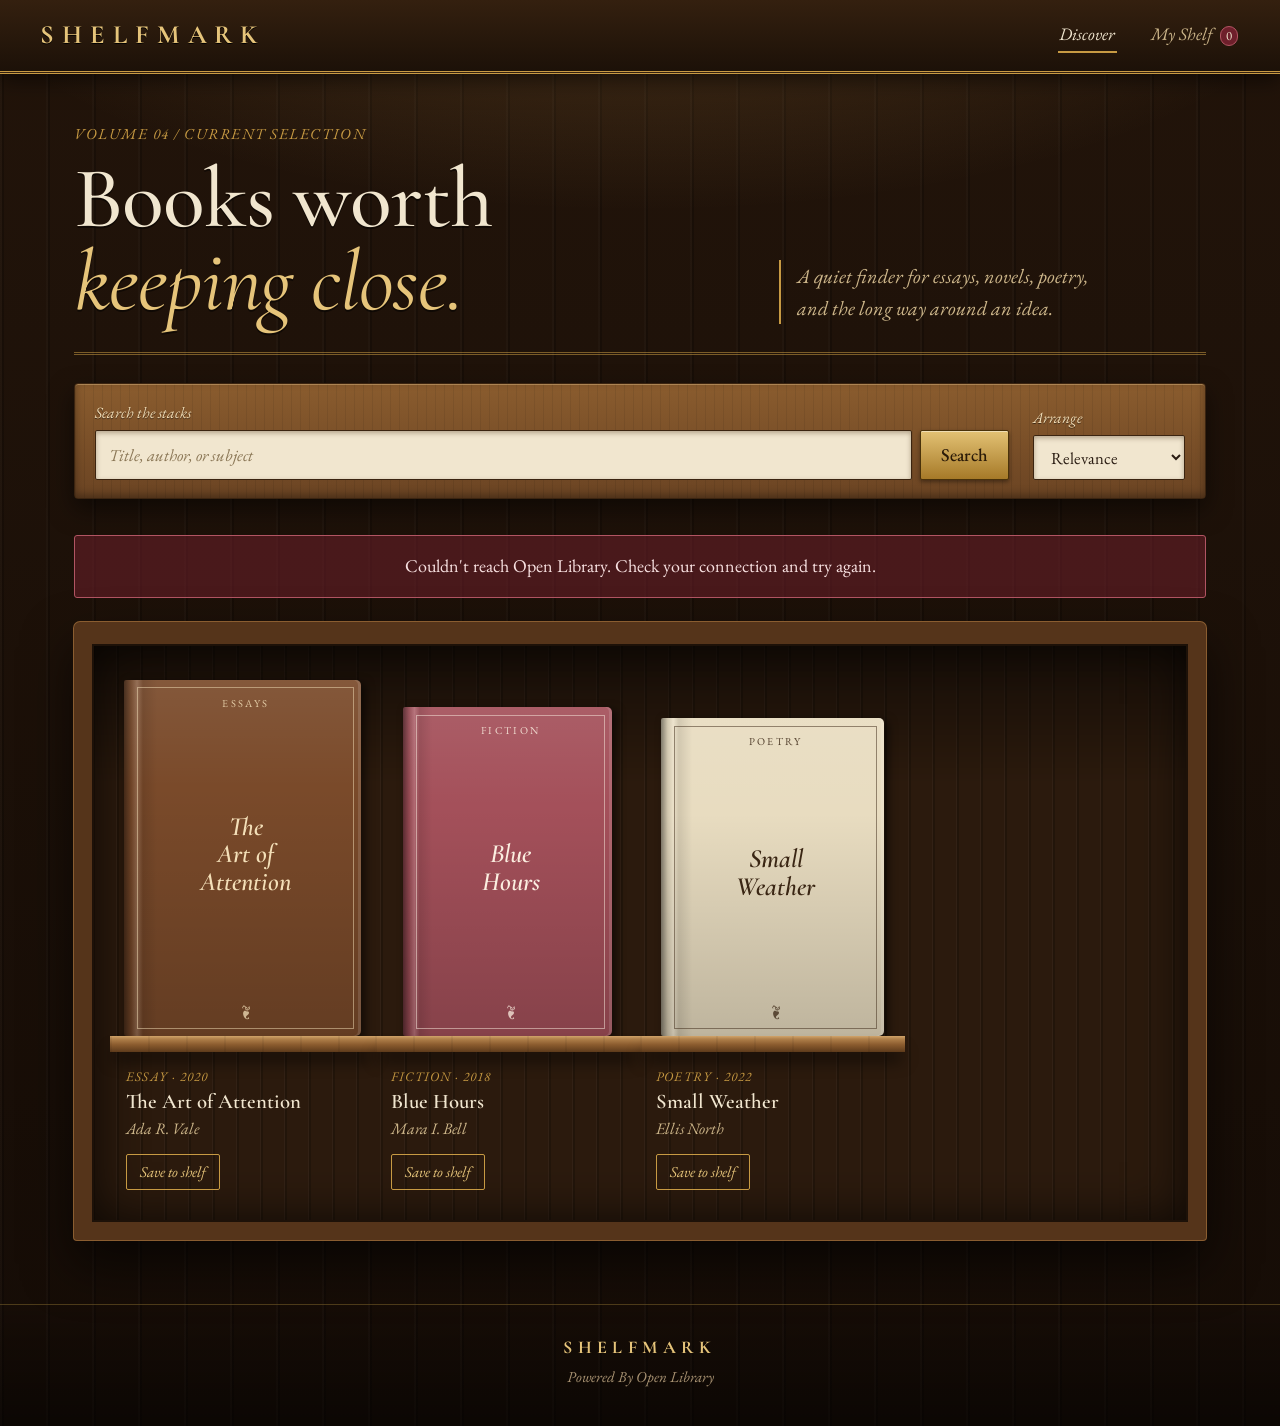
==== index.html @ 972411a8 "Initial commit" ====
<!doctype html>
<html lang="en">
  <head>
    <meta charset="utf-8" />
    <meta name="viewport" content="width=device-width,initial-scale=1" />
    <title>Shelfmark — Independent Bookshop</title>
    <link rel="stylesheet" href="styles.css" />
  </head>
  <body>
    <a class="skip-link" href="#main">Skip to books</a>
    <header class="masthead">
      <a class="logo" href="index.html">SHELFMARK</a>
      <nav aria-label="Primary">
        <a class="active" href="index.html">Discover</a
        ><a href="saved.html">My Shelf <span id="saved-count">0</span></a>
      </nav>
    </header>
    <main id="main">
      <section class="editorial">
        <div>
          <p class="edition">VOLUME 04 / CURRENT SELECTION</p>
          <h1>Books worth<br /><i>keeping close.</i></h1>
        </div>
        <p class="dek">
          A quiet finder for essays, novels, poetry, and the long way around an
          idea.
        </p>
      </section>
      <section class="search-strip">
        <form id="book-search" role="search">
          <label for="book-input">Search the stacks</label>
          <div>
            <input
              id="book-input"
              placeholder="Title, author, or subject"
              autocomplete="off"
            /><button id="search-button" type="submit">Search</button>
          </div>
        </form>
        <div class="sort-control">
          <label for="sort-select">Arrange</label
          ><select id="sort-select">
            <option value="relevance">Relevance</option>
            <option value="title">Title</option>
            <option value="year">Newest</option>
          </select>
        </div>
      </section>
      <div id="loading-state" class="state" hidden>
        Unwrapping the next shelf…
      </div>
      <div id="error-state" class="state error" role="alert" hidden></div>
      <section id="book-grid" class="book-grid" aria-live="polite">
        <article>
          <div class="cover cover-umber">
            <span>ESSAYS</span><b>The<br />Art of<br />Attention</b>
          </div>
          <div class="book-info">
            <p>ESSAY · 2020</p>
            <h2>The Art of Attention</h2>
            <p class="author">Ada R. Vale</p>
            <button type="button" class="save-button">Save to shelf</button>
          </div>
        </article>
        <article>
          <div class="cover cover-rose">
            <span>FICTION</span><b>Blue<br />Hours</b>
          </div>
          <div class="book-info">
            <p>FICTION · 2018</p>
            <h2>Blue Hours</h2>
            <p class="author">Mara I. Bell</p>
            <button type="button" class="save-button">Save to shelf</button>
          </div>
        </article>
        <article>
          <div class="cover cover-cream">
            <span>POETRY</span><b>Small<br />Weather</b>
          </div>
          <div class="book-info">
            <p>POETRY · 2022</p>
            <h2>Small Weather</h2>
            <p class="author">Ellis North</p>
            <button type="button" class="save-button">Save to shelf</button>
          </div>
        </article>
      </section>
    </main>
    <footer>
      <a href="index.html">Shelfmark</a>
      <p>Powered By Open Library</p>
    </footer>
    <script type="module" src="js/shelf.js"></script>
    <script type="module" src="js/saved.js"></script>
    <script type="module" src="js/main.js"></script>
  </body>
</html>
---- styles.css ----
@import url("https://fonts.googleapis.com/css2?family=Cormorant+Garamond:ital,wght@0,500;0,600;0,700;1,400;1,500&family=EB+Garamond:ital,wght@0,400;0,500;1,400&display=swap");

/* =========================================================
   SHELFMARK — one stylesheet for index.html + saved.html
   Concept: a walnut bookcase in an old reading room.
   Books stand on real oak planks; each book has its own
   width, height and cloth colour; labels hang under the shelf.
   ========================================================= */

:root {
  --serif-display:
    "Cormorant Garamond", "Palatino Linotype", Palatino, Georgia, serif;
  --serif-body:
    "EB Garamond", Garamond, "Palatino Linotype", Georgia, "Times New Roman",
    serif;

  --wall: #150c06;
  --walnut: #2a190d;
  --oak: #6b4423;
  --paper: #f1e6cf;
  --ink: #2a1c12;
  --brass: #c79a43;
  --brass-light: #e6c47a;
  --muted: #cdb68a;
  --burgundy: #6e1f2b;

  --cols: 4;
  --pad: 14px; /* horizontal padding inside each book slot */
  --case: 18px; /* inner side padding of the bookcase */
  --plank: 16px; /* shelf board thickness */
}

*,
*::before,
*::after {
  box-sizing: border-box;
}

[hidden] {
  display: none !important;
}

html {
  background: var(--wall);
  -webkit-text-size-adjust: 100%;
}

body {
  margin: 0;
  min-height: 100vh;
  display: flex;
  flex-direction: column;
  font-family: var(--serif-body);
  font-size: 1.125rem;
  line-height: 1.6;
  color: var(--paper);
  /* lamp glow + panelled wall */
  background:
    radial-gradient(
        ellipse 80% 45% at 50% -8%,
        rgba(255, 190, 100, 0.2),
        transparent 70%
      )
      fixed,
    repeating-linear-gradient(
      90deg,
      rgba(255, 255, 255, 0.018) 0 2px,
      rgba(0, 0, 0, 0.22) 2px 4px,
      transparent 4px 46px
    ),
    linear-gradient(#22140a, var(--wall));
}

a {
  color: var(--brass-light);
}

:focus-visible {
  outline: 2px solid #f6dc9a;
  outline-offset: 3px;
}

/* ---------- Skip link ---------- */
.skip-link {
  position: absolute;
  left: 0.75rem;
  top: -4rem;
  z-index: 50;
  padding: 0.5rem 0.9rem;
  background: var(--paper);
  color: var(--ink);
  border-radius: 2px;
  transition: top 0.15s;
}
.skip-link:focus {
  top: 0.75rem;
}

/* ---------- Masthead: brass rail ---------- */
.masthead {
  position: sticky;
  top: 0;
  z-index: 20;
  display: flex;
  align-items: center;
  justify-content: space-between;
  gap: 1rem;
  padding: 0.9rem clamp(1rem, 4vw, 2.5rem);
  background: linear-gradient(#34200f, #1c1108);
  border-bottom: 3px double var(--brass);
  box-shadow: 0 6px 20px rgba(0, 0, 0, 0.55);
}

.logo {
  font-family: var(--serif-display);
  font-weight: 700;
  font-size: clamp(1.25rem, 3vw, 1.65rem);
  letter-spacing: 0.3em;
  color: var(--brass-light);
  text-decoration: none;
  text-shadow: 0 1px 0 #000;
}

.masthead nav {
  display: flex;
  gap: clamp(0.75rem, 3vw, 2rem);
}

.masthead nav a {
  padding: 0.15rem 0.1rem;
  font-style: italic;
  font-size: 1.1rem;
  color: var(--muted);
  text-decoration: none;
  border-bottom: 2px solid transparent;
  transition:
    color 0.15s,
    border-color 0.15s;
}
.masthead nav a:hover {
  color: var(--paper);
}
.masthead nav a.active {
  color: var(--paper);
  border-bottom-color: var(--brass);
}

#saved-count {
  display: inline-block;
  min-width: 1.45em;
  padding: 0 0.35em;
  margin-left: 0.25em;
  border-radius: 999px;
  background: var(--burgundy);
  border: 1px solid #b25563;
  color: var(--paper);
  font-style: normal;
  font-size: 0.8rem;
  line-height: 1.4;
  text-align: center;
}

/* ---------- Page frame ---------- */
main {
  flex: 1;
  width: 100%;
  max-width: 1180px;
  margin: 0 auto;
  padding: clamp(1.5rem, 4vw, 3rem) clamp(0.75rem, 3vw, 1.5rem) 4rem;
}

/* ---------- Editorial header (Discover) ---------- */
.editorial {
  display: grid;
  grid-template-columns: minmax(0, 1.5fr) minmax(0, 1fr);
  gap: 1.5rem clamp(1.5rem, 5vw, 4rem);
  align-items: end;
  padding-bottom: 1.75rem;
  margin-bottom: 1.75rem;
  border-bottom: 3px double rgba(199, 154, 67, 0.55);
}

.edition {
  margin: 0 0 0.75rem;
  font-style: italic;
  font-size: 0.95rem;
  letter-spacing: 0.1em;
  color: var(--brass);
}

h1 {
  margin: 0;
  font-family: var(--serif-display);
  font-weight: 500;
  font-size: clamp(2.7rem, 8vw, 5.4rem);
  line-height: 0.96;
  letter-spacing: -0.01em;
  color: var(--paper);
  text-shadow: 0 2px 0 rgba(0, 0, 0, 0.5);
}
h1 i {
  font-weight: 400;
  color: var(--brass-light);
}

.dek {
  margin: 0;
  max-width: 34ch;
  padding-left: 1rem;
  border-left: 2px solid var(--brass);
  font-style: italic;
  font-size: 1.25rem;
  color: var(--muted);
}

/* ---------- Search: card-catalogue drawer ---------- */
.search-strip {
  display: flex;
  flex-wrap: wrap;
  gap: 1rem 1.5rem;
  align-items: flex-end;
  margin-bottom: 2.25rem;
  padding: 1rem 1.25rem 1.15rem;
  border-radius: 4px;
  background:
    repeating-linear-gradient(
      90deg,
      rgba(0, 0, 0, 0.07) 0 1px,
      transparent 1px 9px
    ),
    linear-gradient(#8a5c2e, #6b4423);
  border: 1px solid #3b2410;
  box-shadow:
    inset 0 1px 0 rgba(255, 220, 160, 0.35),
    inset 0 -3px 8px rgba(0, 0, 0, 0.35),
    0 10px 24px rgba(0, 0, 0, 0.5);
}

#book-search {
  flex: 1 1 340px;
  min-width: 0;
}

#book-search > div {
  display: flex;
  gap: 0.5rem;
}

.search-strip label {
  display: block;
  margin-bottom: 0.3rem;
  font-style: italic;
  font-size: 0.98rem;
  color: #f3dfb8;
  text-shadow: 0 1px 0 rgba(0, 0, 0, 0.5);
}

.search-strip input,
.search-strip select {
  font: inherit;
  font-size: 1.05rem;
  color: var(--ink);
  background: var(--paper);
  border: 1px solid #3b2410;
  border-radius: 2px;
  padding: 0.6rem 0.8rem;
  box-shadow: inset 0 2px 5px rgba(60, 35, 10, 0.35);
}

.search-strip input {
  flex: 1;
  min-width: 0;
}
.search-strip input::placeholder {
  color: #8a7655;
  font-style: italic;
}

.search-strip button {
  font: inherit;
  font-weight: 500;
  padding: 0.6rem 1.25rem;
  color: #2a1a08;
  background: linear-gradient(#e3c274, #a67a28);
  border: 1px solid #4a3209;
  border-radius: 2px;
  box-shadow:
    inset 0 1px 0 rgba(255, 255, 255, 0.45),
    0 2px 4px rgba(0, 0, 0, 0.4);
  cursor: pointer;
}
.search-strip button:hover {
  background: linear-gradient(#f0d28a, #b88a31);
}
.search-strip button:active {
  transform: translateY(1px);
}

.sort-control select {
  cursor: pointer;
  min-width: 9.5rem;
}

/* ---------- Status messages ---------- */
.state {
  margin: 0 0 1.5rem;
  padding: 1rem 1.25rem;
  text-align: center;
  font-style: italic;
  color: var(--brass-light);
  border: 1px dashed rgba(199, 154, 67, 0.6);
  border-radius: 3px;
  background: rgba(0, 0, 0, 0.25);
}
#loading-state:not([hidden]) {
  animation: breathe 1.6s ease-in-out infinite;
}
.state.error {
  font-style: normal;
  color: #f8e1e1;
  background: rgba(110, 31, 43, 0.55);
  border: 1px solid #b25563;
}
@keyframes breathe {
  50% {
    opacity: 0.55;
  }
}

/* ---------- Saved page heading ---------- */
.shelf-head {
  padding: 0 0 1.75rem;
  margin-bottom: 1.75rem;
  border-bottom: 3px double rgba(199, 154, 67, 0.55);
}

/* =========================================================
   THE BOOKCASE
   .book-grid (Discover) and .saved-list (My Shelf) share it.
   Each <article> is one slot: row 1 = book, row 2 = shelf
   board + label. Subgrid keeps every plank in a row level.
   ========================================================= */
.book-grid,
.saved-list {
  display: grid;
  grid-template-columns: repeat(var(--cols), minmax(0, 1fr));
  gap: 0; /* columns touch so the planks run unbroken */
  padding: 2.25rem var(--case) 0;
  border: 18px solid #55341a;
  border-top-width: 22px;
  border-radius: 6px 6px 3px 3px;
  /* dark beadboard back panel + shadow from the top rail */
  background:
    linear-gradient(180deg, rgba(0, 0, 0, 0.5), transparent 140px),
    repeating-linear-gradient(
      90deg,
      rgba(255, 255, 255, 0.03) 0 1px,
      rgba(0, 0, 0, 0.2) 1px 3px,
      transparent 3px 24px
    ),
    #2b1a0d;
  box-shadow:
    inset 0 0 0 2px #1d1108,
    inset 0 0 50px rgba(0, 0, 0, 0.75),
    0 0 0 1px #8a5d30,
    0 24px 50px rgba(0, 0, 0, 0.6);
}

.book-grid > article:not(.empty-card),
.saved-list > article:not(.empty-card) {
  position: relative;
  display: grid;
  grid-row: span 2;
  grid-template-rows: subgrid;
  padding: 0 var(--pad);
}

/* ---------- The book ---------- */
.cover {
  --book: #7a4a2a;
  --book-ink: #f3dfb8;
  grid-row: 1;
  align-self: end;
  justify-self: center;
  position: relative;
  display: flex;
  flex-direction: column;
  align-items: center;
  justify-content: space-between;
  width: var(--w, 100%);
  aspect-ratio: var(--ar, 2 / 3);
  padding: 0.9rem 0.7rem 0.8rem 1.1rem;
  overflow: hidden;
  text-align: center;
  color: var(--book-ink);
  border-radius: 2px 5px 5px 2px;
  /* hinge groove + cloth gloss over the cloth colour */
  background:
    linear-gradient(
      90deg,
      rgba(0, 0, 0, 0.45) 0,
      rgba(0, 0, 0, 0.1) 3%,
      rgba(255, 255, 255, 0.14) 5.5%,
      rgba(0, 0, 0, 0.1) 8%,
      transparent 14%
    ),
    linear-gradient(
      180deg,
      rgba(255, 255, 255, 0.08),
      transparent 30%,
      rgba(0, 0, 0, 0.18)
    ),
    var(--book);
  box-shadow:
    inset -3px 0 0 rgba(255, 255, 255, 0.12),
    4px 3px 10px rgba(0, 0, 0, 0.6);
}

/* gold-tooled border */
.cover::before {
  content: "";
  position: absolute;
  inset: 0.45rem 0.45rem 0.45rem 0.8rem;
  border: 1px solid color-mix(in srgb, var(--book-ink) 50%, transparent);
  pointer-events: none;
}
/* printer's ornament at the foot */
.cover::after {
  content: "\2766";
  font-size: 0.95rem;
  opacity: 0.75;
}

.cover span {
  font-size: 0.66rem;
  letter-spacing: 0.22em;
  opacity: 0.85;
}

.cover b {
  font-family: var(--serif-display);
  font-style: italic;
  font-weight: 600;
  font-size: clamp(1.05rem, 1.7vw + 0.35rem, 1.65rem);
  line-height: 1.05;
}

/* if the script drops a real cover image in */
.cover img {
  position: absolute;
  inset: 0;
  width: 100%;
  height: 100%;
  object-fit: cover;
}
.cover:has(img)::before,
.cover:has(img)::after {
  display: none;
}

/* Every shelf is arranged differently: heights, widths, cloth */
:where(
    .book-grid > article:nth-child(7n + 1),
    .saved-list > article:nth-child(7n + 1)
  )
  .cover {
  --w: 100%;
  --ar: 2 / 3;
}
:where(
    .book-grid > article:nth-child(7n + 2),
    .saved-list > article:nth-child(7n + 2)
  )
  .cover {
  --w: 88%;
  --ar: 2 / 3.15;
}
:where(
    .book-grid > article:nth-child(7n + 3),
    .saved-list > article:nth-child(7n + 3)
  )
  .cover {
  --w: 94%;
  --ar: 2 / 2.85;
}
:where(
    .book-grid > article:nth-child(7n + 4),
    .saved-list > article:nth-child(7n + 4)
  )
  .cover {
  --w: 82%;
  --ar: 2 / 3.3;
}
:where(
    .book-grid > article:nth-child(7n + 5),
    .saved-list > article:nth-child(7n + 5)
  )
  .cover {
  --w: 97%;
  --ar: 2 / 3.05;
}
:where(
    .book-grid > article:nth-child(7n + 6),
    .saved-list > article:nth-child(7n + 6)
  )
  .cover {
  --w: 90%;
  --ar: 2 / 2.7;
}
:where(
    .book-grid > article:nth-child(7n + 7),
    .saved-list > article:nth-child(7n + 7)
  )
  .cover {
  --w: 85%;
  --ar: 2 / 3.2;
}

:where(
    .book-grid > article:nth-child(6n + 1),
    .saved-list > article:nth-child(6n + 1)
  )
  .cover {
  --book: #7a4a2a;
  --book-ink: #f3dfb8;
}
:where(
    .book-grid > article:nth-child(6n + 2),
    .saved-list > article:nth-child(6n + 2)
  )
  .cover {
  --book: #24402f;
  --book-ink: #e9d7a0;
}
:where(
    .book-grid > article:nth-child(6n + 3),
    .saved-list > article:nth-child(6n + 3)
  )
  .cover {
  --book: #6e1f2b;
  --book-ink: #f0d9b0;
}
:where(
    .book-grid > article:nth-child(6n + 4),
    .saved-list > article:nth-child(6n + 4)
  )
  .cover {
  --book: #1f2f4a;
  --book-ink: #e8d5a4;
}
:where(
    .book-grid > article:nth-child(6n + 5),
    .saved-list > article:nth-child(6n + 5)
  )
  .cover {
  --book: #b07d2a;
  --book-ink: #2a1a08;
}
:where(
    .book-grid > article:nth-child(6n + 6),
    .saved-list > article:nth-child(6n + 6)
  )
  .cover {
  --book: #3b4f4a;
  --book-ink: #ecdcb5;
}

/* explicit colour classes win over the automatic cycle */
.cover-umber {
  --book: #7a4a2a;
  --book-ink: #f3dfb8;
}
.cover-rose {
  --book: #a4505a;
  --book-ink: #fbeee0;
}
.cover-cream {
  --book: #e8dcc0;
  --book-ink: #3a2614;
}
.cover-forest {
  --book: #24402f;
  --book-ink: #e9d7a0;
}
.cover-navy {
  --book: #1f2f4a;
  --book-ink: #e8d5a4;
}
.cover-burgundy {
  --book: #6e1f2b;
  --book-ink: #f0d9b0;
}
.cover-ochre {
  --book: #b07d2a;
  --book-ink: #2a1a08;
}
.cover-slate {
  --book: #3b4f4a;
  --book-ink: #ecdcb5;
}

/* ---------- Shelf board + label under each book ---------- */
.book-info {
  grid-row: 2;
  position: relative;
  min-width: 0;
  padding: calc(var(--plank) + 0.9rem) 0.15rem 2rem;
}

/* the oak plank, bleeding to the slot edges so it joins its neighbours */
.book-info::before {
  content: "";
  position: absolute;
  top: 0;
  left: calc(var(--pad) * -1);
  right: calc(var(--pad) * -1);
  height: var(--plank);
  background:
    repeating-linear-gradient(
      90deg,
      rgba(0, 0, 0, 0.06) 0 2px,
      transparent 2px 38px
    ),
    linear-gradient(180deg, #d1a46a 0, #b0804a 3px, #8a5b2e 55%, #5e3b1b 100%);
  box-shadow: 0 12px 16px -4px rgba(0, 0, 0, 0.75);
}

.book-info p {
  margin: 0;
  font-style: italic;
  font-size: 0.82rem;
  letter-spacing: 0.08em;
  color: var(--brass);
}

.book-info h2 {
  margin: 0.2rem 0 0.15rem;
  font-family: var(--serif-display);
  font-weight: 600;
  font-size: 1.3rem;
  line-height: 1.12;
  color: var(--paper);
  text-wrap: balance;
}

.book-info .author {
  font-size: 1rem;
  letter-spacing: 0;
  color: var(--muted);
}

.book-info button,
.save-button {
  margin-top: 0.8rem;
  padding: 0.3rem 0.8rem;
  font: inherit;
  font-style: italic;
  font-size: 0.95rem;
  color: var(--brass-light);
  background: transparent;
  border: 1px solid var(--brass);
  border-radius: 2px;
  cursor: pointer;
  transition:
    background 0.15s,
    color 0.15s,
    border-color 0.15s;
}
.book-info button:hover,
.save-button:hover {
  background: var(--brass);
  color: #2a1a08;
}
.save-button.saved,
.save-button[aria-pressed="true"],
.book-info button.saved {
  background: var(--burgundy);
  border-color: #b25563;
  color: var(--paper);
}

/* ---------- Empty shelf (My Shelf, nothing saved yet) ---------- */
:is(.book-grid, .saved-list) .empty-card {
  grid-column: 1 / -1;
  position: relative;
  margin: 0 0 calc(var(--plank) + 2.5rem);
  padding: 2.25rem clamp(1.25rem, 5vw, 3rem);
  text-align: center;
  color: var(--ink);
  background: var(--paper);
  border-radius: 2px;
  box-shadow: 4px 4px 14px rgba(0, 0, 0, 0.6);
  outline: 1px solid #a8864a;
  outline-offset: -8px;
}
:is(.book-grid, .saved-list) .empty-card::after {
  content: "";
  position: absolute;
  top: 100%;
  left: calc(var(--case) * -1);
  right: calc(var(--case) * -1);
  height: var(--plank);
  background:
    repeating-linear-gradient(
      90deg,
      rgba(0, 0, 0, 0.06) 0 2px,
      transparent 2px 38px
    ),
    linear-gradient(180deg, #d1a46a 0, #b0804a 3px, #8a5b2e 55%, #5e3b1b 100%);
  box-shadow: 0 12px 16px -4px rgba(0, 0, 0, 0.75);
}
.empty-card h2 {
  margin: 0 0 0.4rem;
  font-family: var(--serif-display);
  font-weight: 600;
  font-size: clamp(1.6rem, 4vw, 2.2rem);
  color: var(--ink);
}
.empty-card p {
  margin: 0 auto 1rem;
  max-width: 38ch;
  font-style: italic;
  color: #5a4630;
}
.empty-card a {
  color: var(--burgundy);
  font-weight: 500;
}

/* ---------- Footer ---------- */
footer {
  display: flex;
  flex-direction: column;
  align-items: center;
  gap: 0.2rem;
  padding: 1.75rem 1rem 2.25rem;
  text-align: center;
  font-style: italic;
  color: #a89272;
  background: linear-gradient(transparent, rgba(0, 0, 0, 0.45));
  border-top: 1px solid rgba(199, 154, 67, 0.35);
}
footer a {
  font-family: var(--serif-display);
  font-style: normal;
  font-weight: 700;
  letter-spacing: 0.3em;
  text-transform: uppercase;
  text-decoration: none;
}
footer p {
  margin: 0;
  font-size: 0.95rem;
}

/* ---------- Responsive ---------- */
@media (max-width: 900px) {
  :root {
    --cols: 3;
  }
  .editorial {
    grid-template-columns: 1fr;
  }
}

@media (max-width: 640px) {
  :root {
    --cols: 2;
    --pad: 8px;
    --case: 8px;
    --plank: 13px;
  }
  .book-grid,
  .saved-list {
    border-width: 12px;
    border-top-width: 16px;
    padding-top: 1.5rem;
  }
  .cover {
    padding: 0.7rem 0.45rem 0.6rem 0.8rem;
  }
  .book-info h2 {
    font-size: 1.1rem;
  }
  #book-search > div {
    flex-wrap: wrap;
  }
  .sort-control,
  .sort-control select {
    width: 100%;
  }
}

@media (prefers-reduced-motion: reduce) {
  *,
  *::before,
  *::after {
    animation: none !important;
    transition: none !important;
  }
}
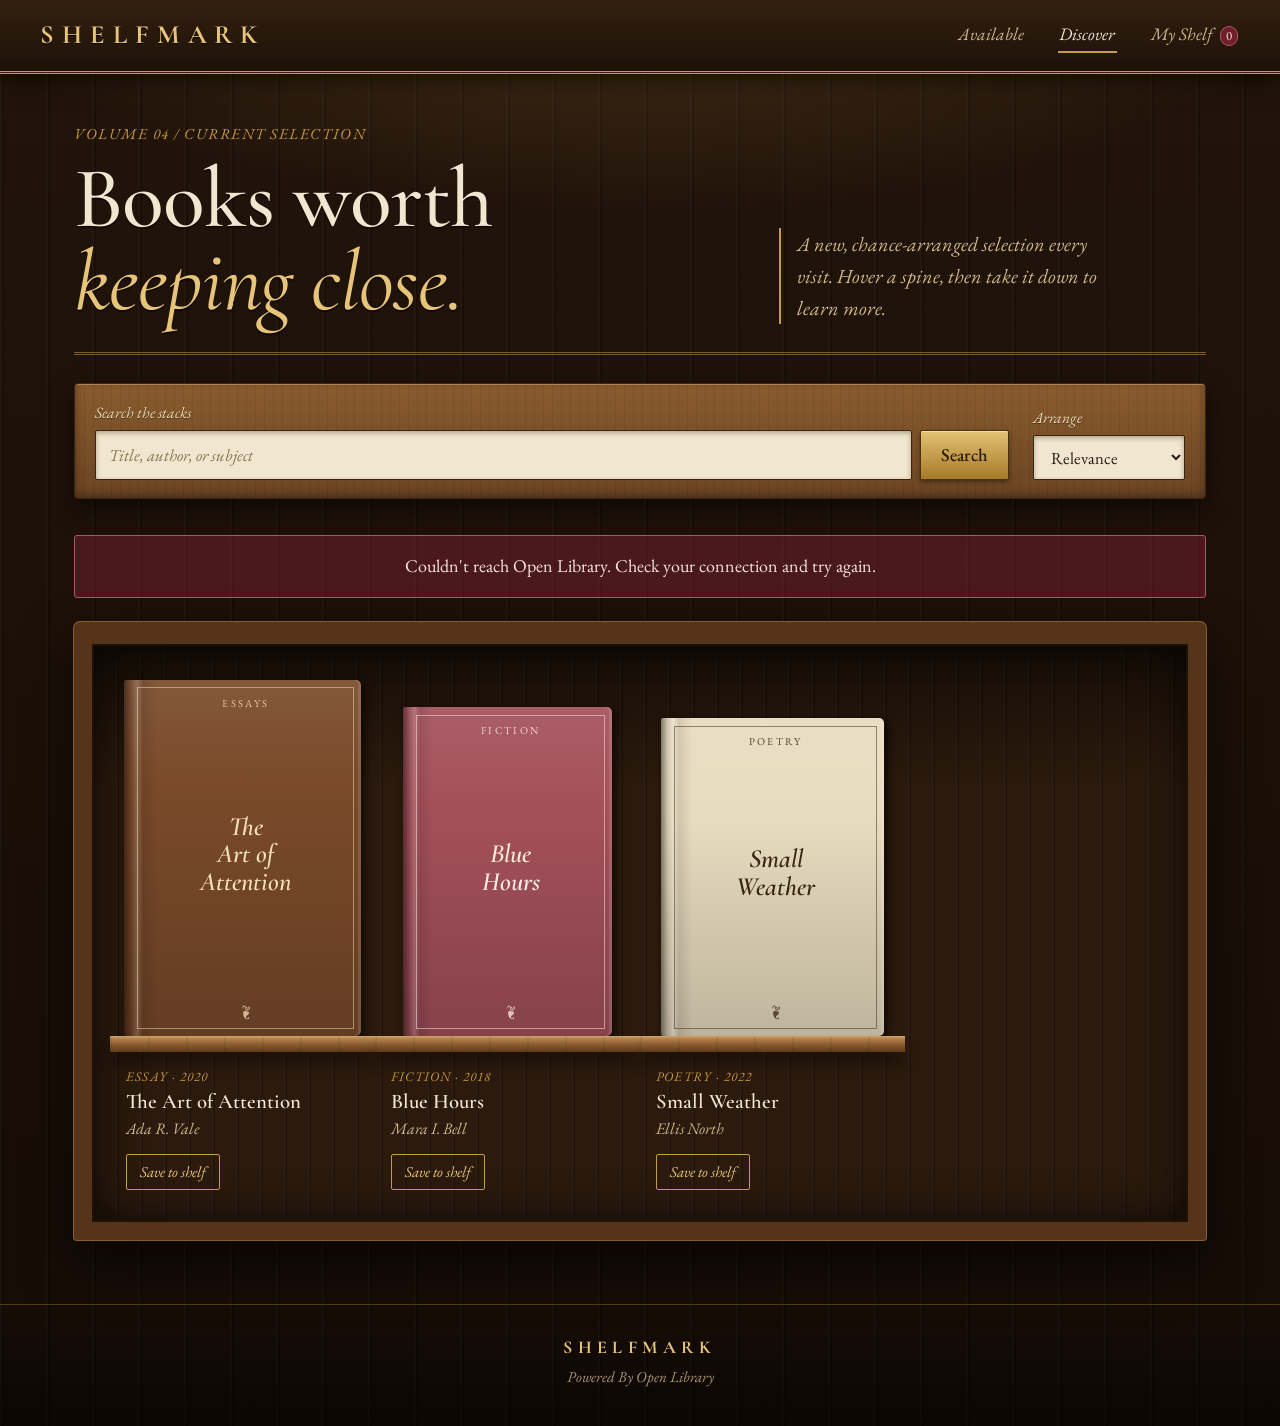
==== commit 7f9393e4: "Added some books for users" ====
--- a/index.html
+++ b/index.html
@@ -11,7 +11,7 @@
     <header class="masthead">
       <a class="logo" href="index.html">SHELFMARK</a>
       <nav aria-label="Primary">
-        <a class="active" href="index.html">Discover</a
+        <a href="available.html">Available</a><a class="active" href="index.html">Discover</a
         ><a href="saved.html">My Shelf <span id="saved-count">0</span></a>
       </nav>
     </header>
@@ -22,8 +22,8 @@
           <h1>Books worth<br /><i>keeping close.</i></h1>
         </div>
         <p class="dek">
-          A quiet finder for essays, novels, poetry, and the long way around an
-          idea.
+          A new, chance-arranged selection every visit. Hover a spine, then
+          take it down to learn more.
         </p>
       </section>
       <section class="search-strip">
--- a/styles.css
+++ b/styles.css
@@ -458,6 +458,28 @@
   display: none;
 }
 
+/* A spine rises toward the reader, ready to be taken from the shelf. */
+.book-card {
+  cursor: grab;
+}
+.book-card:active {
+  cursor: grabbing;
+}
+.book-card .cover {
+  transform-origin: center bottom;
+  transition: transform 220ms cubic-bezier(0.2, 0.9, 0.25, 1), filter 220ms ease, box-shadow 220ms ease;
+}
+.book-card:hover .cover,
+.book-card:focus-visible .cover {
+  transform: translateY(-1rem) rotate(-2.5deg);
+  filter: brightness(1.12);
+  box-shadow: inset -3px 0 0 rgba(255, 255, 255, 0.12), 11px 15px 18px rgba(0, 0, 0, 0.68);
+}
+.book-card:hover .book-info h2,
+.book-card:focus-visible .book-info h2 {
+  color: var(--brass-light);
+}
+
 /* Every shelf is arranged differently: heights, widths, cloth */
 :where(
     .book-grid > article:nth-child(7n + 1),
@@ -727,6 +749,30 @@
   font-weight: 500;
 }
 
+/* ---------- Book record ---------- */
+.book-dialog {
+  width: min(760px, calc(100vw - 2rem));
+  max-height: min(700px, calc(100vh - 2rem));
+  padding: 0;
+  color: var(--ink);
+  background: var(--paper);
+  border: 4px double var(--brass);
+  box-shadow: 0 24px 80px rgba(0, 0, 0, 0.8);
+}
+.book-dialog::backdrop { background: rgba(8, 4, 1, 0.8); backdrop-filter: blur(3px); }
+.dialog-body { display: grid; grid-template-columns: minmax(155px, 0.65fr) 1.35fr; gap: clamp(1.25rem, 4vw, 2.5rem); padding: clamp(1.75rem, 5vw, 3rem); }
+.dialog-cover { min-height: 260px; display: grid; place-items: center; padding: 1rem; color: var(--paper); font-family: var(--serif-display); font-size: 1.5rem; font-style: italic; text-align: center; background: linear-gradient(135deg, #6e1f2b, #24150a); box-shadow: 8px 10px 20px rgba(0, 0, 0, 0.3); }
+.dialog-cover img { width: 100%; height: 100%; max-height: 390px; object-fit: cover; }
+.dialog-kicker { margin: 0 0 0.5rem; color: #82612f; font-size: 0.78rem; letter-spacing: 0.14em; }
+.dialog-copy h2 { margin: 0; font-family: var(--serif-display); font-size: clamp(2.15rem, 5vw, 3.5rem); line-height: 0.9; }
+.dialog-author { margin: 0.65rem 0 1.3rem; color: #725633; font-style: italic; }
+.dialog-description { max-width: 52ch; white-space: pre-line; }
+.dialog-actions { display: flex; flex-wrap: wrap; align-items: center; gap: 0.75rem; margin-top: 1.4rem; }
+.dialog-save { color: var(--ink); border-color: var(--ink); }
+.source-link { color: #6e1f2b; font-weight: 600; }
+.dialog-close { position: absolute; z-index: 1; top: 0.6rem; right: 0.75rem; width: 2rem; height: 2rem; padding: 0; color: var(--ink); background: transparent; border: 0; font-size: 2rem; line-height: 1; cursor: pointer; }
+.dialog-loading { padding: 3rem; font-style: italic; text-align: center; }
+
 /* ---------- Footer ---------- */
 footer {
   display: flex;
@@ -782,6 +828,8 @@
   .book-info h2 {
     font-size: 1.1rem;
   }
+  .dialog-body { grid-template-columns: 1fr; }
+  .dialog-cover { min-height: 160px; max-height: 270px; }
   #book-search > div {
     flex-wrap: wrap;
   }
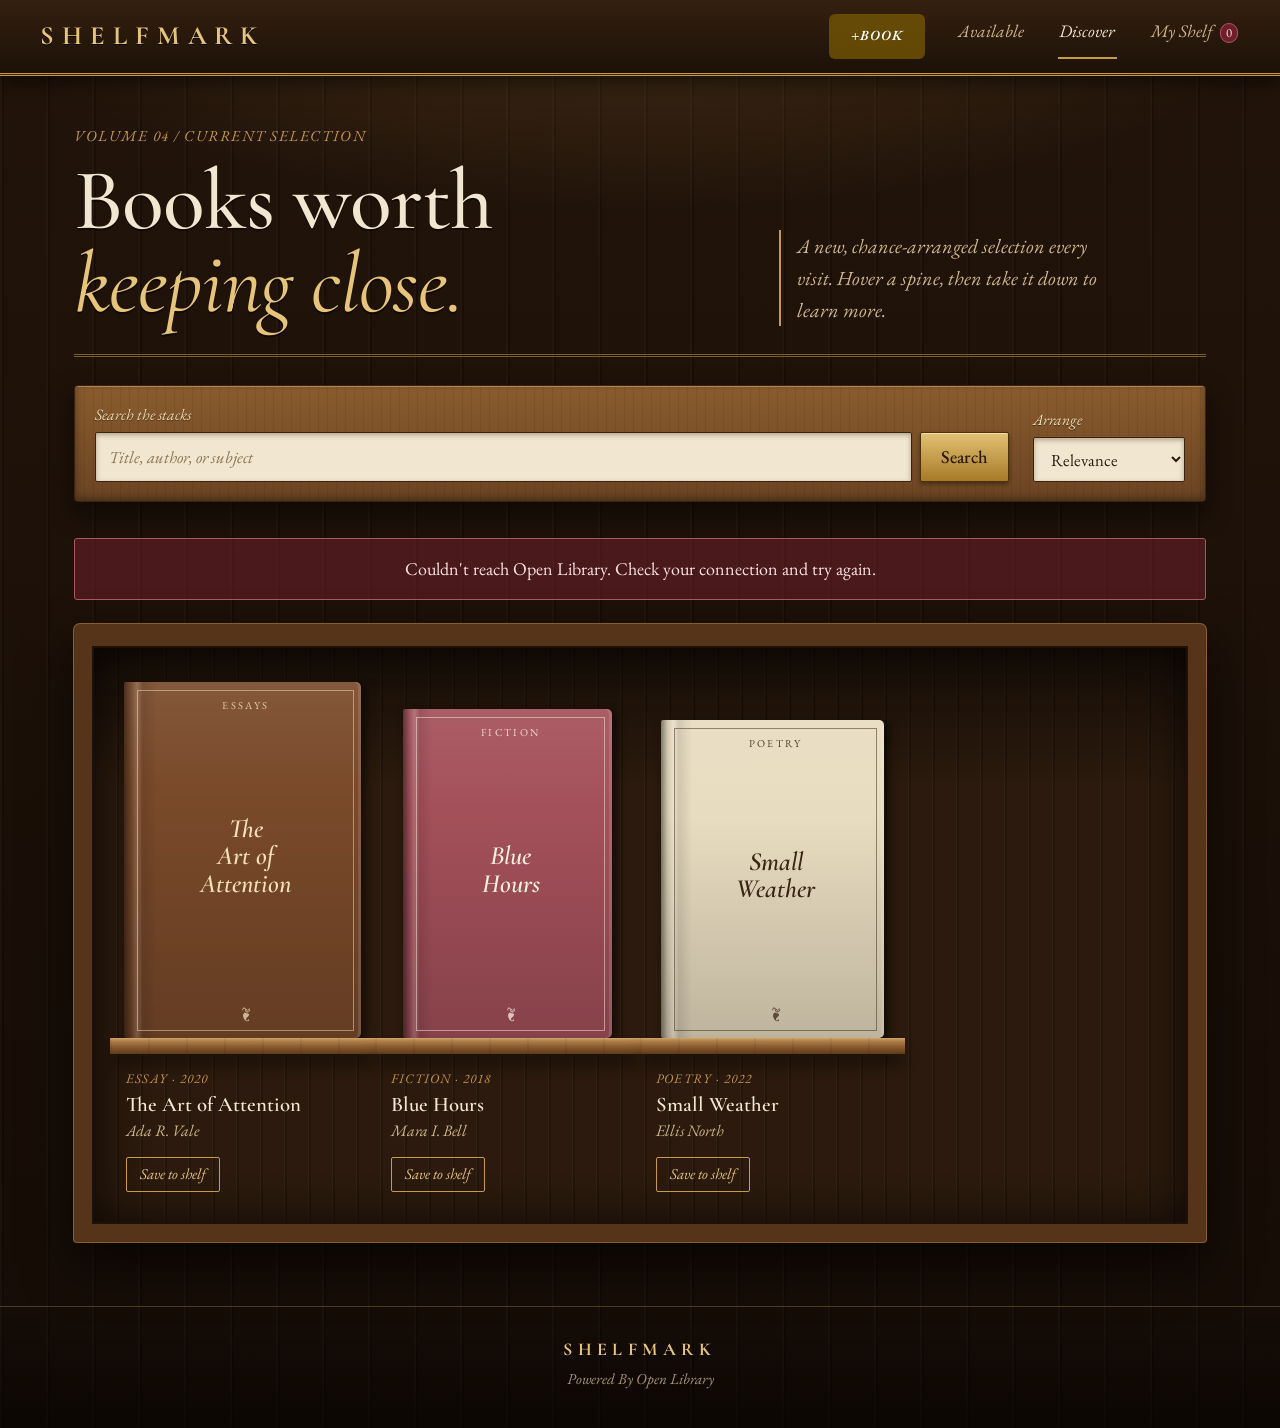
==== commit 66b1a134: "feat: Add books now available on the web application" ====
--- a/index.html
+++ b/index.html
@@ -10,8 +10,34 @@
     <a class="skip-link" href="#main">Skip to books</a>
     <header class="masthead">
       <a class="logo" href="index.html">SHELFMARK</a>
-      <nav aria-label="Primary">
-        <a href="available.html">Available</a><a class="active" href="index.html">Discover</a
+      <button
+        class="menu-toggle"
+        type="button"
+        aria-expanded="false"
+        aria-controls="primary-nav"
+      >
+        <span>Menu</span><span class="menu-icon" aria-hidden="true"></span>
+      </button>
+      <nav id="primary-nav" aria-label="Primary">
+        <a
+          href="available.html"
+          style="
+            display: inline-block;
+            background-color: #775804c4;
+            color: #ffffff;
+            padding: 10px 22px;
+            border-radius: 6px;
+            text-decoration: none;
+            font-size: 14px;
+            font-weight: 600;
+            letter-spacing: 1px;
+            cursor: pointer;
+          "
+        >
+          +BOOK
+        </a>
+        <a href="available.html">Available</a
+        ><a class="active" href="index.html">Discover</a
         ><a href="saved.html">My Shelf <span id="saved-count">0</span></a>
       </nav>
     </header>
@@ -22,8 +48,8 @@
           <h1>Books worth<br /><i>keeping close.</i></h1>
         </div>
         <p class="dek">
-          A new, chance-arranged selection every visit. Hover a spine, then
-          take it down to learn more.
+          A new, chance-arranged selection every visit. Hover a spine, then take
+          it down to learn more.
         </p>
       </section>
       <section class="search-strip">
--- a/styles.css
+++ b/styles.css
@@ -144,6 +144,36 @@
   color: var(--paper);
   border-bottom-color: var(--brass);
 }
+
+.menu-toggle {
+  display: none;
+  align-items: center;
+  gap: 0.55rem;
+  min-height: 2.7rem;
+  padding: 0.35rem 0.1rem 0.35rem 0.65rem;
+  color: var(--paper);
+  font: inherit;
+  font-style: italic;
+  background: transparent;
+  border: 0;
+  cursor: pointer;
+}
+.menu-icon,
+.menu-icon::before,
+.menu-icon::after {
+  display: block;
+  width: 1.35rem;
+  height: 1px;
+  background: var(--brass-light);
+  content: "";
+  transition: transform 0.18s ease;
+}
+.menu-icon { position: relative; }
+.menu-icon::before { position: absolute; top: -0.38rem; }
+.menu-icon::after { position: absolute; top: 0.38rem; }
+.menu-toggle[aria-expanded="true"] .menu-icon { background: transparent; }
+.menu-toggle[aria-expanded="true"] .menu-icon::before { transform: translateY(0.38rem) rotate(45deg); }
+.menu-toggle[aria-expanded="true"] .menu-icon::after { transform: translateY(-0.38rem) rotate(-45deg); }
 
 #saved-count {
   display: inline-block;
@@ -812,31 +842,120 @@
 @media (max-width: 640px) {
   :root {
     --cols: 2;
-    --pad: 8px;
+    --pad: 7px;
     --case: 8px;
     --plank: 13px;
   }
+  body { font-size: 1rem; line-height: 1.5; }
+  .masthead { min-height: 3.8rem; padding: 0.55rem 1rem; }
+  .logo { font-size: 1.2rem; letter-spacing: 0.21em; }
+  .menu-toggle { display: inline-flex; }
+  .masthead nav {
+    position: absolute;
+    z-index: 1;
+    top: calc(100% + 1px);
+    left: 0;
+    right: 0;
+    display: none;
+    flex-direction: column;
+    gap: 0;
+    padding: 0.55rem 1rem 0.9rem;
+    background: linear-gradient(#34200f, #1c1108);
+    border-bottom: 3px double var(--brass);
+    box-shadow: 0 12px 24px rgba(0, 0, 0, 0.55);
+  }
+  .masthead nav.is-open { display: flex; }
+  .masthead nav a {
+    min-height: 2.75rem;
+    display: flex;
+    align-items: center;
+    justify-content: space-between;
+    padding: 0.45rem 0.2rem;
+    font-size: 1.18rem;
+    border-bottom: 1px solid rgba(199, 154, 67, 0.22);
+  }
+  .masthead nav a:last-child { border-bottom: 0; }
+  .masthead nav a.active { border-bottom-color: rgba(199, 154, 67, 0.55); }
+  main { padding: 1.5rem 0.75rem 3rem; }
+  .editorial { gap: 1.1rem; padding-bottom: 1.3rem; margin-bottom: 1.3rem; }
+  .edition { margin-bottom: 0.5rem; font-size: 0.77rem; }
+  h1 { font-size: clamp(2.55rem, 14vw, 3.7rem); }
+  .dek { padding-left: 0.75rem; font-size: 1.1rem; }
   .book-grid,
   .saved-list {
     border-width: 12px;
     border-top-width: 16px;
-    padding-top: 1.5rem;
+    padding-top: 1.25rem;
   }
   .cover {
     padding: 0.7rem 0.45rem 0.6rem 0.8rem;
   }
   .book-info h2 {
-    font-size: 1.1rem;
-  }
-  .dialog-body { grid-template-columns: 1fr; }
-  .dialog-cover { min-height: 160px; max-height: 270px; }
+    margin-top: 0.15rem;
+    font-size: 1.05rem;
+  }
+  .book-info { padding-top: calc(var(--plank) + 0.65rem); padding-bottom: 1.45rem; }
+  .book-info p { font-size: 0.7rem; letter-spacing: 0.04em; }
+  .book-info .author { font-size: 0.86rem; }
+  .book-info button, .save-button { width: 100%; min-height: 2.55rem; margin-top: 0.6rem; padding: 0.3rem 0.35rem; font-size: 0.86rem; }
+  .book-card:hover .cover, .book-card:focus-visible .cover { transform: translateY(-0.55rem) rotate(-1.5deg); }
+  /* On phones this is a single vertical, scrolling reading sheet. Keeping the
+     cover in normal flow prevents a long synopsis from ever painting over it. */
+  .book-dialog { width: min(100vw - 1rem, 560px); max-height: calc(100dvh - 1rem); overflow: hidden; }
+  .dialog-body {
+    display: flex;
+    flex-direction: column;
+    height: calc(100dvh - 1rem);
+    max-height: calc(100dvh - 1rem);
+    padding: 2.8rem 1.25rem 1.5rem;
+    overflow-y: auto;
+    overscroll-behavior: contain;
+  }
+  .dialog-cover {
+    height: clamp(130px, 42vw, 190px);
+    flex: 0 0 clamp(130px, 42vw, 190px);
+    min-height: 0;
+    max-height: none;
+    margin-bottom: 0;
+    overflow: hidden;
+  }
+  .dialog-cover img {
+    display: block;
+    width: auto;
+    max-width: 100%;
+    height: 100%;
+    max-height: 100%;
+    object-fit: contain;
+  }
+  .dialog-copy {
+    position: relative;
+    flex: 0 0 auto;
+    min-width: 0;
+    margin-top: 1.25rem;
+  }
+  .dialog-description { overflow-wrap: anywhere; }
+  .dialog-copy h2 { font-size: 2.25rem; }
+  .dialog-actions { display: grid; grid-template-columns: 1fr; }
+  .dialog-actions .source-link { padding: 0.55rem; text-align: center; }
   #book-search > div {
-    flex-wrap: wrap;
-  }
+    display: grid;
+    grid-template-columns: 1fr;
+    gap: 0.6rem;
+  }
+  .search-strip { gap: 0.9rem; padding: 0.9rem; margin-bottom: 1.4rem; }
+  .search-strip button, .sort-control select { min-height: 2.75rem; }
   .sort-control,
   .sort-control select {
     width: 100%;
   }
+  footer { padding: 1.3rem 1rem 1.75rem; }
+}
+
+@media (max-width: 360px) {
+  :root { --pad: 5px; --case: 5px; }
+  .logo { font-size: 1.08rem; letter-spacing: 0.16em; }
+  .book-info h2 { font-size: 0.96rem; }
+  .book-info .author { font-size: 0.78rem; }
 }
 
 @media (prefers-reduced-motion: reduce) {
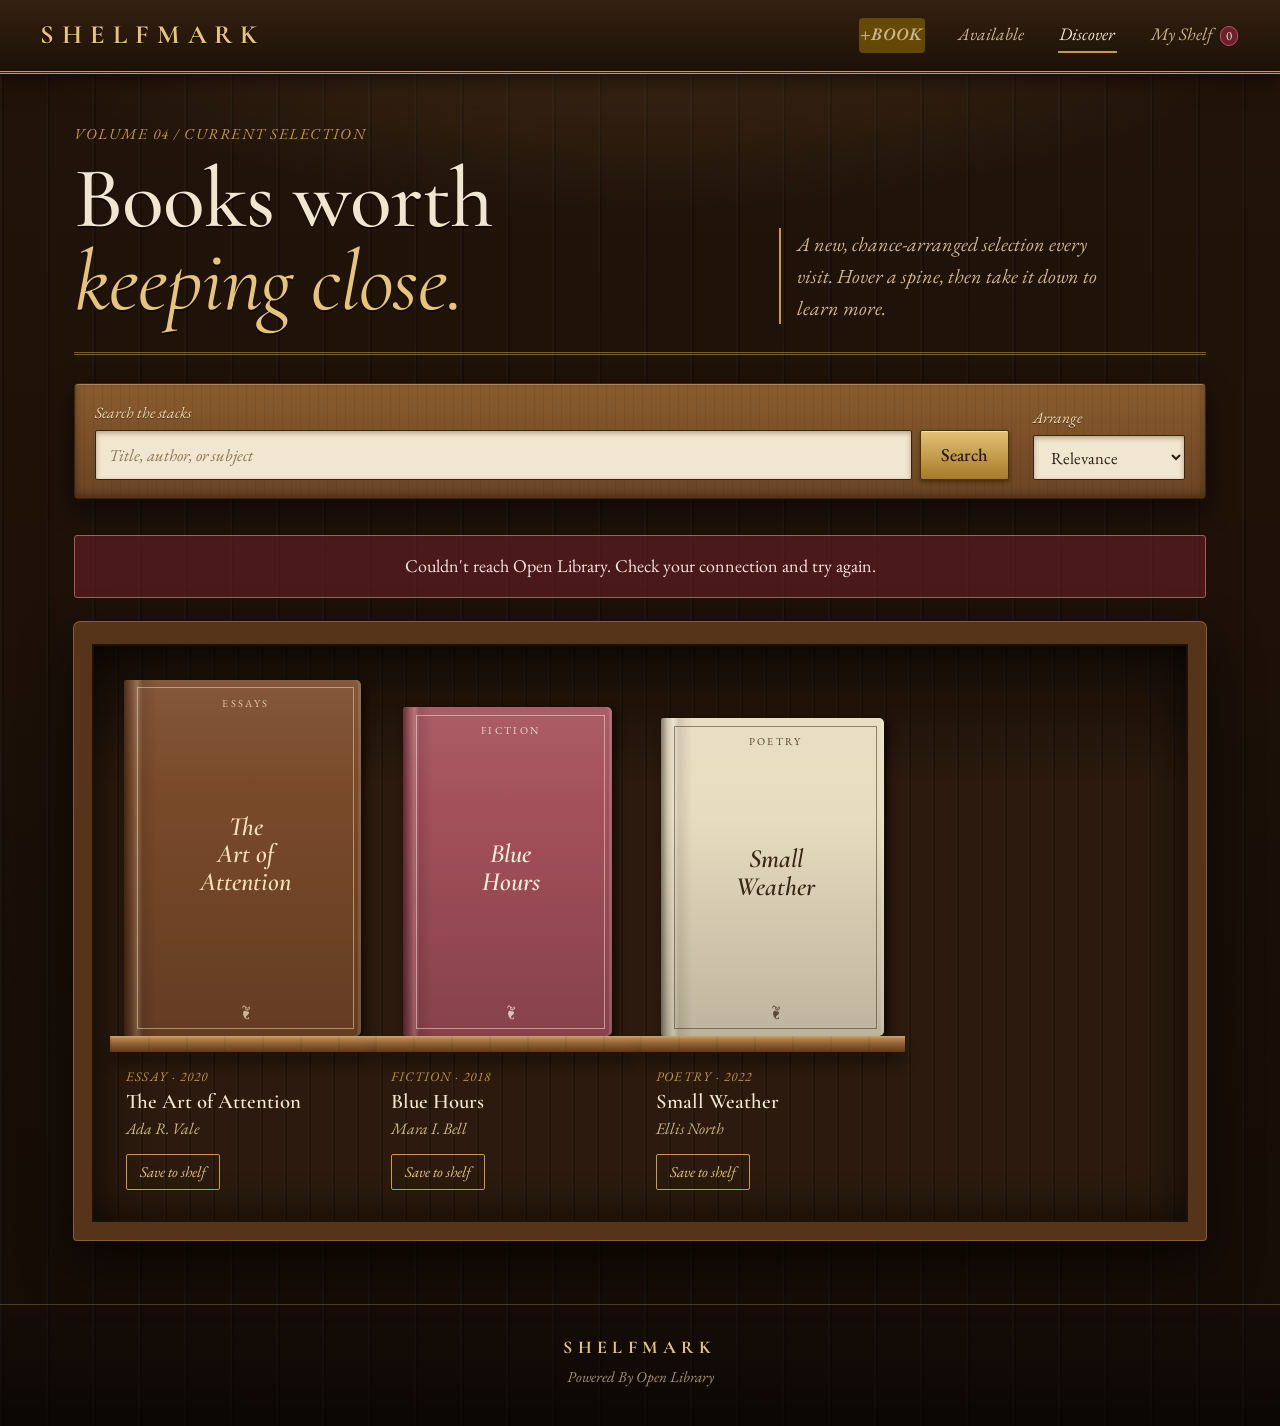
==== commit 0e292455: "Cleaned the css" ====
--- a/index.html
+++ b/index.html
@@ -20,19 +20,8 @@
       </button>
       <nav id="primary-nav" aria-label="Primary">
         <a
-          href="available.html"
-          style="
-            display: inline-block;
-            background-color: #775804c4;
-            color: #ffffff;
-            padding: 10px 22px;
-            border-radius: 6px;
-            text-decoration: none;
-            font-size: 14px;
-            font-weight: 600;
-            letter-spacing: 1px;
-            cursor: pointer;
-          "
+          href="https://drive.google.com/drive/u/1/folders/1OdJJ6XrCGUOnlTftjZhPligy_KeYd5SZ"
+          class="addBook"
         >
           +BOOK
         </a>
--- a/styles.css
+++ b/styles.css
@@ -168,12 +168,26 @@
   content: "";
   transition: transform 0.18s ease;
 }
-.menu-icon { position: relative; }
-.menu-icon::before { position: absolute; top: -0.38rem; }
-.menu-icon::after { position: absolute; top: 0.38rem; }
-.menu-toggle[aria-expanded="true"] .menu-icon { background: transparent; }
-.menu-toggle[aria-expanded="true"] .menu-icon::before { transform: translateY(0.38rem) rotate(45deg); }
-.menu-toggle[aria-expanded="true"] .menu-icon::after { transform: translateY(-0.38rem) rotate(-45deg); }
+.menu-icon {
+  position: relative;
+}
+.menu-icon::before {
+  position: absolute;
+  top: -0.38rem;
+}
+.menu-icon::after {
+  position: absolute;
+  top: 0.38rem;
+}
+.menu-toggle[aria-expanded="true"] .menu-icon {
+  background: transparent;
+}
+.menu-toggle[aria-expanded="true"] .menu-icon::before {
+  transform: translateY(0.38rem) rotate(45deg);
+}
+.menu-toggle[aria-expanded="true"] .menu-icon::after {
+  transform: translateY(-0.38rem) rotate(-45deg);
+}
 
 #saved-count {
   display: inline-block;
@@ -497,13 +511,18 @@
 }
 .book-card .cover {
   transform-origin: center bottom;
-  transition: transform 220ms cubic-bezier(0.2, 0.9, 0.25, 1), filter 220ms ease, box-shadow 220ms ease;
+  transition:
+    transform 220ms cubic-bezier(0.2, 0.9, 0.25, 1),
+    filter 220ms ease,
+    box-shadow 220ms ease;
 }
 .book-card:hover .cover,
 .book-card:focus-visible .cover {
   transform: translateY(-1rem) rotate(-2.5deg);
   filter: brightness(1.12);
-  box-shadow: inset -3px 0 0 rgba(255, 255, 255, 0.12), 11px 15px 18px rgba(0, 0, 0, 0.68);
+  box-shadow:
+    inset -3px 0 0 rgba(255, 255, 255, 0.12),
+    11px 15px 18px rgba(0, 0, 0, 0.68);
 }
 .book-card:hover .book-info h2,
 .book-card:focus-visible .book-info h2 {
@@ -731,6 +750,19 @@
   color: var(--paper);
 }
 
+.addBook {
+  display: inline-block;
+  background-color: #775804c4;
+  color: #ffffff;
+  padding: 16px 32px;
+  border-radius: 4px;
+  text-decoration: none;
+  font-size: 14px;
+  font-weight: 600;
+  letter-spacing: 1px;
+  cursor: pointer;
+}
+
 /* ---------- Empty shelf (My Shelf, nothing saved yet) ---------- */
 :is(.book-grid, .saved-list) .empty-card {
   grid-column: 1 / -1;
@@ -789,19 +821,91 @@
   border: 4px double var(--brass);
   box-shadow: 0 24px 80px rgba(0, 0, 0, 0.8);
 }
-.book-dialog::backdrop { background: rgba(8, 4, 1, 0.8); backdrop-filter: blur(3px); }
-.dialog-body { display: grid; grid-template-columns: minmax(155px, 0.65fr) 1.35fr; gap: clamp(1.25rem, 4vw, 2.5rem); padding: clamp(1.75rem, 5vw, 3rem); }
-.dialog-cover { min-height: 260px; display: grid; place-items: center; padding: 1rem; color: var(--paper); font-family: var(--serif-display); font-size: 1.5rem; font-style: italic; text-align: center; background: linear-gradient(135deg, #6e1f2b, #24150a); box-shadow: 8px 10px 20px rgba(0, 0, 0, 0.3); }
-.dialog-cover img { width: 100%; height: 100%; max-height: 390px; object-fit: cover; }
-.dialog-kicker { margin: 0 0 0.5rem; color: #82612f; font-size: 0.78rem; letter-spacing: 0.14em; }
-.dialog-copy h2 { margin: 0; font-family: var(--serif-display); font-size: clamp(2.15rem, 5vw, 3.5rem); line-height: 0.9; }
-.dialog-author { margin: 0.65rem 0 1.3rem; color: #725633; font-style: italic; }
-.dialog-description { max-width: 52ch; white-space: pre-line; }
-.dialog-actions { display: flex; flex-wrap: wrap; align-items: center; gap: 0.75rem; margin-top: 1.4rem; }
-.dialog-save { color: var(--ink); border-color: var(--ink); }
-.source-link { color: #6e1f2b; font-weight: 600; }
-.dialog-close { position: absolute; z-index: 1; top: 0.6rem; right: 0.75rem; width: 2rem; height: 2rem; padding: 0; color: var(--ink); background: transparent; border: 0; font-size: 2rem; line-height: 1; cursor: pointer; }
-.dialog-loading { padding: 3rem; font-style: italic; text-align: center; }
+.book-dialog::backdrop {
+  background: rgba(8, 4, 1, 0.8);
+  backdrop-filter: blur(3px);
+}
+.dialog-body {
+  display: grid;
+  grid-template-columns: minmax(155px, 0.65fr) 1.35fr;
+  gap: clamp(1.25rem, 4vw, 2.5rem);
+  padding: clamp(1.75rem, 5vw, 3rem);
+}
+.dialog-cover {
+  min-height: 260px;
+  display: grid;
+  place-items: center;
+  padding: 1rem;
+  color: var(--paper);
+  font-family: var(--serif-display);
+  font-size: 1.5rem;
+  font-style: italic;
+  text-align: center;
+  background: linear-gradient(135deg, #6e1f2b, #24150a);
+  box-shadow: 8px 10px 20px rgba(0, 0, 0, 0.3);
+}
+.dialog-cover img {
+  width: 100%;
+  height: 100%;
+  max-height: 390px;
+  object-fit: cover;
+}
+.dialog-kicker {
+  margin: 0 0 0.5rem;
+  color: #82612f;
+  font-size: 0.78rem;
+  letter-spacing: 0.14em;
+}
+.dialog-copy h2 {
+  margin: 0;
+  font-family: var(--serif-display);
+  font-size: clamp(2.15rem, 5vw, 3.5rem);
+  line-height: 0.9;
+}
+.dialog-author {
+  margin: 0.65rem 0 1.3rem;
+  color: #725633;
+  font-style: italic;
+}
+.dialog-description {
+  max-width: 52ch;
+  white-space: pre-line;
+}
+.dialog-actions {
+  display: flex;
+  flex-wrap: wrap;
+  align-items: center;
+  gap: 0.75rem;
+  margin-top: 1.4rem;
+}
+.dialog-save {
+  color: var(--ink);
+  border-color: var(--ink);
+}
+.source-link {
+  color: #6e1f2b;
+  font-weight: 600;
+}
+.dialog-close {
+  position: absolute;
+  z-index: 1;
+  top: 0.6rem;
+  right: 0.75rem;
+  width: 2rem;
+  height: 2rem;
+  padding: 0;
+  color: var(--ink);
+  background: transparent;
+  border: 0;
+  font-size: 2rem;
+  line-height: 1;
+  cursor: pointer;
+}
+.dialog-loading {
+  padding: 3rem;
+  font-style: italic;
+  text-align: center;
+}
 
 /* ---------- Footer ---------- */
 footer {
@@ -846,10 +950,21 @@
     --case: 8px;
     --plank: 13px;
   }
-  body { font-size: 1rem; line-height: 1.5; }
-  .masthead { min-height: 3.8rem; padding: 0.55rem 1rem; }
-  .logo { font-size: 1.2rem; letter-spacing: 0.21em; }
-  .menu-toggle { display: inline-flex; }
+  body {
+    font-size: 1rem;
+    line-height: 1.5;
+  }
+  .masthead {
+    min-height: 3.8rem;
+    padding: 0.55rem 1rem;
+  }
+  .logo {
+    font-size: 1.2rem;
+    letter-spacing: 0.21em;
+  }
+  .menu-toggle {
+    display: inline-flex;
+  }
   .masthead nav {
     position: absolute;
     z-index: 1;
@@ -864,7 +979,9 @@
     border-bottom: 3px double var(--brass);
     box-shadow: 0 12px 24px rgba(0, 0, 0, 0.55);
   }
-  .masthead nav.is-open { display: flex; }
+  .masthead nav.is-open {
+    display: flex;
+  }
   .masthead nav a {
     min-height: 2.75rem;
     display: flex;
@@ -874,13 +991,31 @@
     font-size: 1.18rem;
     border-bottom: 1px solid rgba(199, 154, 67, 0.22);
   }
-  .masthead nav a:last-child { border-bottom: 0; }
-  .masthead nav a.active { border-bottom-color: rgba(199, 154, 67, 0.55); }
-  main { padding: 1.5rem 0.75rem 3rem; }
-  .editorial { gap: 1.1rem; padding-bottom: 1.3rem; margin-bottom: 1.3rem; }
-  .edition { margin-bottom: 0.5rem; font-size: 0.77rem; }
-  h1 { font-size: clamp(2.55rem, 14vw, 3.7rem); }
-  .dek { padding-left: 0.75rem; font-size: 1.1rem; }
+  .masthead nav a:last-child {
+    border-bottom: 0;
+  }
+  .masthead nav a.active {
+    border-bottom-color: rgba(199, 154, 67, 0.55);
+  }
+  main {
+    padding: 1.5rem 0.75rem 3rem;
+  }
+  .editorial {
+    gap: 1.1rem;
+    padding-bottom: 1.3rem;
+    margin-bottom: 1.3rem;
+  }
+  .edition {
+    margin-bottom: 0.5rem;
+    font-size: 0.77rem;
+  }
+  h1 {
+    font-size: clamp(2.55rem, 14vw, 3.7rem);
+  }
+  .dek {
+    padding-left: 0.75rem;
+    font-size: 1.1rem;
+  }
   .book-grid,
   .saved-list {
     border-width: 12px;
@@ -894,14 +1029,36 @@
     margin-top: 0.15rem;
     font-size: 1.05rem;
   }
-  .book-info { padding-top: calc(var(--plank) + 0.65rem); padding-bottom: 1.45rem; }
-  .book-info p { font-size: 0.7rem; letter-spacing: 0.04em; }
-  .book-info .author { font-size: 0.86rem; }
-  .book-info button, .save-button { width: 100%; min-height: 2.55rem; margin-top: 0.6rem; padding: 0.3rem 0.35rem; font-size: 0.86rem; }
-  .book-card:hover .cover, .book-card:focus-visible .cover { transform: translateY(-0.55rem) rotate(-1.5deg); }
+  .book-info {
+    padding-top: calc(var(--plank) + 0.65rem);
+    padding-bottom: 1.45rem;
+  }
+  .book-info p {
+    font-size: 0.7rem;
+    letter-spacing: 0.04em;
+  }
+  .book-info .author {
+    font-size: 0.86rem;
+  }
+  .book-info button,
+  .save-button {
+    width: 100%;
+    min-height: 2.55rem;
+    margin-top: 0.6rem;
+    padding: 0.3rem 0.35rem;
+    font-size: 0.86rem;
+  }
+  .book-card:hover .cover,
+  .book-card:focus-visible .cover {
+    transform: translateY(-0.55rem) rotate(-1.5deg);
+  }
   /* On phones this is a single vertical, scrolling reading sheet. Keeping the
      cover in normal flow prevents a long synopsis from ever painting over it. */
-  .book-dialog { width: min(100vw - 1rem, 560px); max-height: calc(100dvh - 1rem); overflow: hidden; }
+  .book-dialog {
+    width: min(100vw - 1rem, 560px);
+    max-height: calc(100dvh - 1rem);
+    overflow: hidden;
+  }
   .dialog-body {
     display: flex;
     flex-direction: column;
@@ -933,29 +1090,58 @@
     min-width: 0;
     margin-top: 1.25rem;
   }
-  .dialog-description { overflow-wrap: anywhere; }
-  .dialog-copy h2 { font-size: 2.25rem; }
-  .dialog-actions { display: grid; grid-template-columns: 1fr; }
-  .dialog-actions .source-link { padding: 0.55rem; text-align: center; }
+  .dialog-description {
+    overflow-wrap: anywhere;
+  }
+  .dialog-copy h2 {
+    font-size: 2.25rem;
+  }
+  .dialog-actions {
+    display: grid;
+    grid-template-columns: 1fr;
+  }
+  .dialog-actions .source-link {
+    padding: 0.55rem;
+    text-align: center;
+  }
   #book-search > div {
     display: grid;
     grid-template-columns: 1fr;
     gap: 0.6rem;
   }
-  .search-strip { gap: 0.9rem; padding: 0.9rem; margin-bottom: 1.4rem; }
-  .search-strip button, .sort-control select { min-height: 2.75rem; }
+  .search-strip {
+    gap: 0.9rem;
+    padding: 0.9rem;
+    margin-bottom: 1.4rem;
+  }
+  .search-strip button,
+  .sort-control select {
+    min-height: 2.75rem;
+  }
   .sort-control,
   .sort-control select {
     width: 100%;
   }
-  footer { padding: 1.3rem 1rem 1.75rem; }
+  footer {
+    padding: 1.3rem 1rem 1.75rem;
+  }
 }
 
 @media (max-width: 360px) {
-  :root { --pad: 5px; --case: 5px; }
-  .logo { font-size: 1.08rem; letter-spacing: 0.16em; }
-  .book-info h2 { font-size: 0.96rem; }
-  .book-info .author { font-size: 0.78rem; }
+  :root {
+    --pad: 5px;
+    --case: 5px;
+  }
+  .logo {
+    font-size: 1.08rem;
+    letter-spacing: 0.16em;
+  }
+  .book-info h2 {
+    font-size: 0.96rem;
+  }
+  .book-info .author {
+    font-size: 0.78rem;
+  }
 }
 
 @media (prefers-reduced-motion: reduce) {
